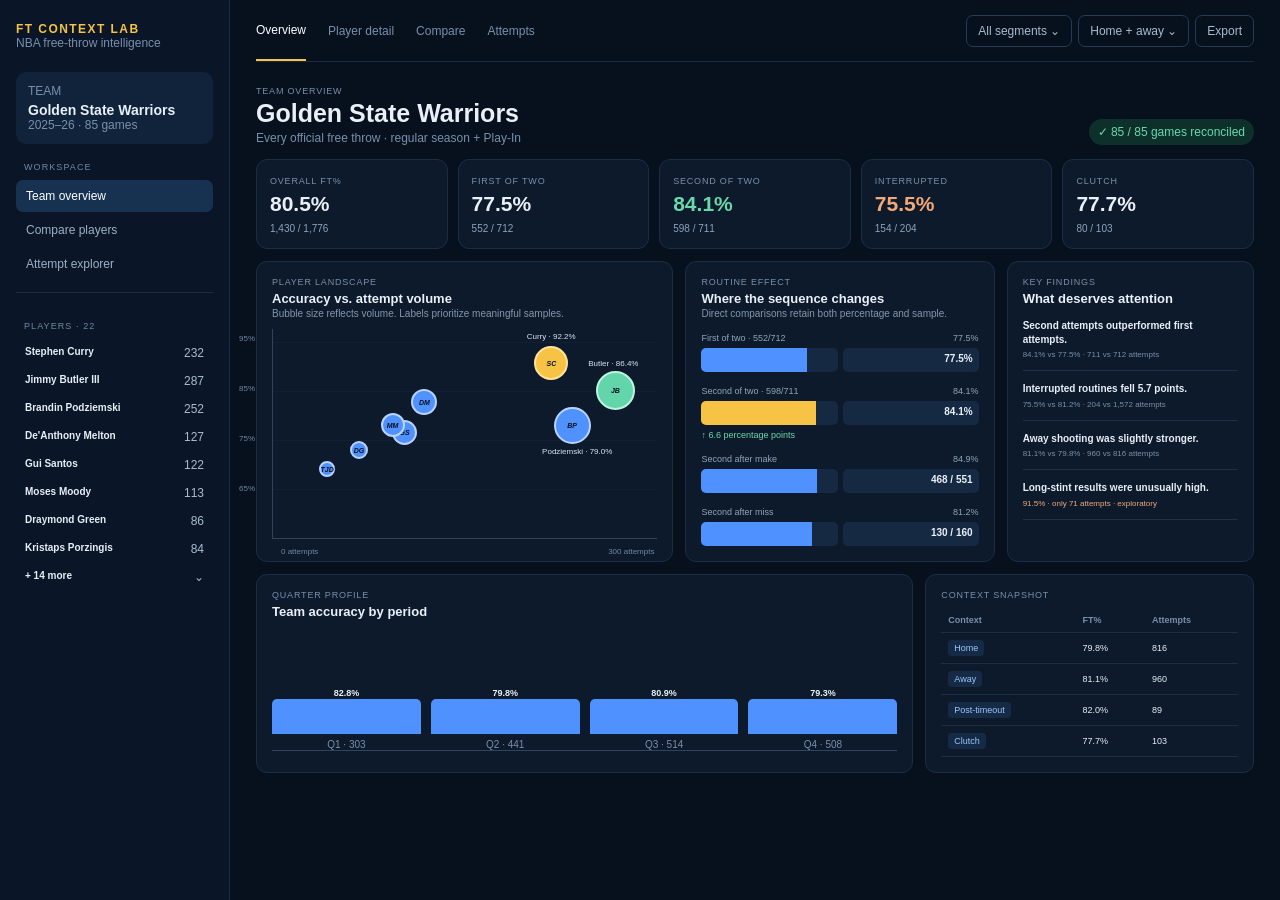
==== index.html @ c92a26ca "Build NBA free-throw intelligence prototype" ====
<!doctype html>
<html lang="en">
  <head>
    <meta charset="utf-8">
    <meta name="viewport" content="width=device-width, initial-scale=1">
    <meta http-equiv="refresh" content="0; url=mockups/analyst-workstation-v2.html">
    <title>NBA Free-Throw Intelligence</title>
    <link rel="canonical" href="mockups/analyst-workstation-v2.html">
    <style>
      body { margin: 0; background: #071322; color: #eef6ff; font: 16px/1.5 system-ui, sans-serif; }
      main { max-width: 42rem; margin: 18vh auto; padding: 2rem; }
      a { color: #66a6ff; }
    </style>
  </head>
  <body>
    <main>
      <h1>NBA Free-Throw Intelligence</h1>
      <p>Opening the Golden State Warriors analyst workstation…</p>
      <p><a href="mockups/analyst-workstation-v2.html">Open the dashboard</a></p>
    </main>
  </body>
</html>
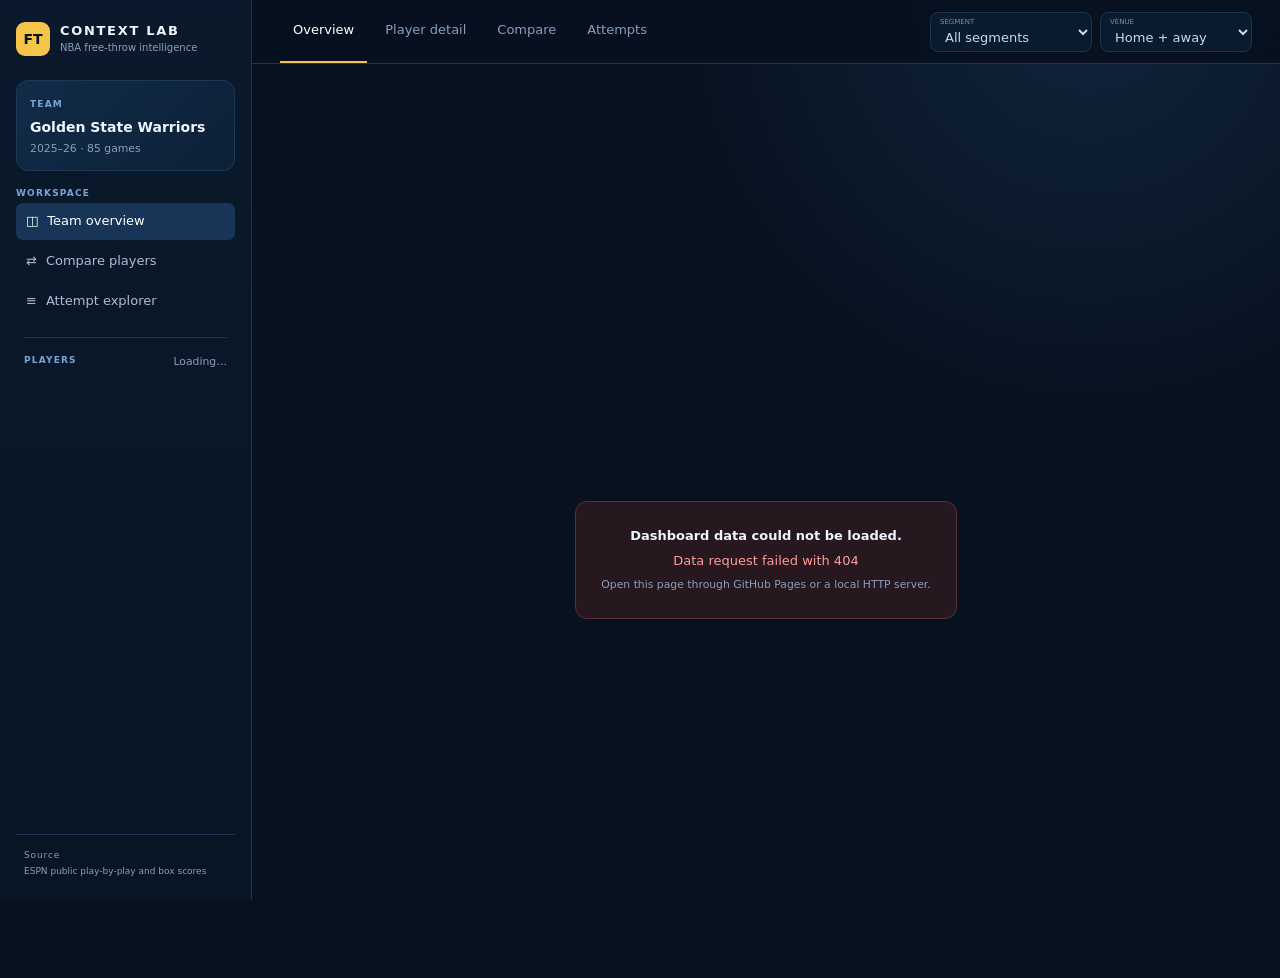
==== commit 18ff186d: "Make Warriors dashboard interactive" ====
--- a/index.html
+++ b/index.html
@@ -3,21 +3,45 @@
   <head>
     <meta charset="utf-8">
     <meta name="viewport" content="width=device-width, initial-scale=1">
-    <meta http-equiv="refresh" content="0; url=mockups/analyst-workstation-v2.html">
-    <title>NBA Free-Throw Intelligence</title>
-    <link rel="canonical" href="mockups/analyst-workstation-v2.html">
-    <style>
-      body { margin: 0; background: #071322; color: #eef6ff; font: 16px/1.5 system-ui, sans-serif; }
-      main { max-width: 42rem; margin: 18vh auto; padding: 2rem; }
-      a { color: #66a6ff; }
-    </style>
+    <meta name="theme-color" content="#07111f">
+    <meta name="description" content="Interactive Golden State Warriors free-throw intelligence dashboard.">
+    <title>FT Context Lab · Golden State Warriors</title>
+    <link rel="stylesheet" href="styles.css">
+    <script defer src="app.js"></script>
   </head>
   <body>
-    <main>
-      <h1>NBA Free-Throw Intelligence</h1>
-      <p>Opening the Golden State Warriors analyst workstation…</p>
-      <p><a href="mockups/analyst-workstation-v2.html">Open the dashboard</a></p>
-    </main>
+    <div class="app-shell">
+      <aside class="sidebar" id="sidebar">
+        <div class="brand"><span>FT</span><div><b>CONTEXT LAB</b><small>NBA free-throw intelligence</small></div></div>
+        <section class="team-card"><span>TEAM</span><b>Golden State Warriors</b><small>2025–26 · 85 games</small></section>
+        <nav class="workspace-nav" aria-label="Workspace">
+          <span class="nav-label">WORKSPACE</span>
+          <button class="nav-button active" data-view="overview"><span>◫</span>Team overview</button>
+          <button class="nav-button" data-view="compare"><span>⇄</span>Compare players</button>
+          <button class="nav-button" data-view="attempts"><span>≡</span>Attempt explorer</button>
+        </nav>
+        <div class="players-head"><span class="nav-label">PLAYERS</span><small id="player-count">Loading…</small></div>
+        <div class="player-list" id="player-list"></div>
+        <footer><span>Source</span><small>ESPN public play-by-play and box scores</small></footer>
+      </aside>
+
+      <div class="workspace">
+        <header class="topbar">
+          <button class="menu-button" data-sidebar-toggle aria-label="Toggle player navigation">☰</button>
+          <nav class="top-tabs" aria-label="Dashboard views">
+            <button class="active" data-view="overview">Overview</button>
+            <button data-view="player">Player detail</button>
+            <button data-view="compare">Compare</button>
+            <button data-view="attempts">Attempts</button>
+          </nav>
+          <div class="global-filters">
+            <label><span>Segment</span><select data-global-filter="segment"><option value="all">All segments</option><option>Regular Season</option><option>Play-In</option><option>Playoffs</option></select></label>
+            <label><span>Venue</span><select data-global-filter="venue"><option value="all">Home + away</option><option value="home">Home</option><option value="away">Away</option></select></label>
+          </div>
+        </header>
+        <main id="content" tabindex="-1"></main>
+        <div id="loading" class="loading"><i></i><b>Loading 1,776 classified attempts…</b><small>Building team and player views</small></div>
+      </div>
+    </div>
   </body>
 </html>
-
--- a/styles.css
+++ b/styles.css
@@ -0,0 +1,5 @@
+:root{--bg:#07111f;--sidebar:#091728;--panel:#0d1c2f;--panel2:#10243b;--line:#1c344f;--text:#edf5ff;--muted:#87a0bc;--blue:#5596ff;--gold:#f5c54a;--green:#62ddb0;--orange:#ffad72;--red:#ff7b7b;--shadow:0 18px 55px rgba(0,0,0,.18)}
+*{box-sizing:border-box}html{background:var(--bg);color-scheme:dark}body{margin:0;background:radial-gradient(circle at 85% 0,#10243b 0,transparent 30%),var(--bg);color:var(--text);font:13px/1.45 Inter,ui-sans-serif,system-ui,-apple-system,"Segoe UI",sans-serif}.app-shell{min-height:100vh;display:grid;grid-template-columns:252px minmax(0,1fr)}button,select,input{font:inherit}button{color:inherit}.sidebar{height:100vh;position:sticky;top:0;overflow:hidden;display:flex;flex-direction:column;background:linear-gradient(180deg,#0a192b,#081525);border-right:1px solid var(--line);padding:22px 16px}.brand{display:flex;align-items:center;gap:10px}.brand>span{display:grid;place-items:center;width:34px;height:34px;border-radius:9px;background:var(--gold);color:#07111f;font-size:14px;font-weight:900}.brand b{display:block;letter-spacing:.13em}.brand small{display:block;color:var(--muted);font-size:10px}.team-card{margin:24px 0 16px;padding:13px;border:1px solid #1e3958;border-radius:12px;background:linear-gradient(135deg,#112b47,#0d2137)}.team-card span,.nav-label,.eyebrow{color:#79a5d8;font-size:9px;font-weight:700;letter-spacing:.13em}.team-card b,.team-card small{display:block}.team-card b{margin:4px 0;font-size:14px}.team-card small{color:var(--muted)}.workspace-nav{display:grid;gap:3px}.nav-button,.player-button{border:0;background:transparent;text-align:left;cursor:pointer}.nav-button{display:flex;gap:9px;align-items:center;width:100%;padding:9px 10px;border-radius:7px;color:#a9bed4}.nav-button:hover,.nav-button.active{background:#173657;color:#fff}.players-head{display:flex;justify-content:space-between;margin:18px 8px 7px;border-top:1px solid var(--line);padding-top:16px}.players-head small{color:var(--muted)}.player-list{overflow:auto;padding-right:3px}.player-list::-webkit-scrollbar{width:5px}.player-list::-webkit-scrollbar-thumb{background:#29425e;border-radius:5px}.player-button{display:flex;justify-content:space-between;align-items:center;width:100%;padding:8px 9px;border-radius:8px;color:#c6d7e8}.player-button span{min-width:0}.player-button b,.player-button small{display:block;white-space:nowrap;overflow:hidden;text-overflow:ellipsis}.player-button b{font-size:11px}.player-button small{color:#6f8cab;font-size:9px}.player-button em{font-style:normal;color:#8fb6e3;font-size:10px}.player-button:hover,.player-button.active{background:#132b46}.player-button.active{box-shadow:inset 2px 0 var(--gold)}.sidebar footer{margin-top:auto;padding:14px 8px 0;border-top:1px solid var(--line);color:var(--muted)}.sidebar footer span,.sidebar footer small{display:block}.sidebar footer span{font-size:9px;letter-spacing:.1em}.sidebar footer small{font-size:9px;margin-top:3px}.workspace{min-width:0}.topbar{height:64px;position:sticky;top:0;z-index:10;display:flex;align-items:center;justify-content:space-between;padding:0 28px;border-bottom:1px solid var(--line);background:rgba(7,17,31,.92);backdrop-filter:blur(14px)}.top-tabs{align-self:stretch;display:flex;gap:5px}.top-tabs button{height:100%;padding:0 13px;border:0;border-bottom:2px solid transparent;background:transparent;color:var(--muted);cursor:pointer}.top-tabs button:hover,.top-tabs button.active{color:#fff}.top-tabs button.active{border-color:var(--gold)}.global-filters{display:flex;gap:8px}.global-filters label{position:relative}.global-filters label span{position:absolute;left:10px;top:5px;font-size:7px;color:#7191b4;text-transform:uppercase}.global-filters select{min-width:128px;padding:16px 28px 5px 10px;border:1px solid var(--line);border-radius:8px;background:#0b1b2e;color:#c9d9e9;outline:none}.menu-button{display:none;border:0;background:transparent;font-size:20px}main{padding:26px 28px 52px;max-width:1700px;margin:auto}.view-head{display:flex;align-items:flex-end;justify-content:space-between;gap:20px;margin-bottom:16px}.view-head h1{font-size:clamp(24px,2.3vw,36px);line-height:1.1;margin:5px 0}.view-head p,.panel header p{margin:0;color:var(--muted)}.quality-badge{padding:7px 11px;border-radius:99px;background:#0e352f;color:var(--green);font-size:11px}.primary-button{border:1px solid #365d89;border-radius:8px;background:#173a61;padding:10px 14px;cursor:pointer}.primary-button:hover{background:#205184}.back-link{display:block;margin:0 0 10px;padding:0;border:0;background:transparent;color:#85b7ef;cursor:pointer}.kpi-grid{display:grid;grid-template-columns:repeat(5,minmax(0,1fr));gap:10px}.kpi{padding:14px;border:1px solid var(--line);border-radius:11px;background:linear-gradient(145deg,#0e2035,#0c192a);box-shadow:var(--shadow)}.kpi span,.kpi small,.split-card span,.split-card small{display:block}.kpi span{font-size:9px;letter-spacing:.1em;color:#82a5ca;text-transform:uppercase}.kpi strong{display:block;font-size:24px;margin:4px 0}.kpi small{color:#8ca4bd}.kpi.positive strong{color:var(--green)}.kpi.warning strong{color:var(--orange)}.dashboard-grid{display:grid;grid-template-columns:1.45fr 1fr .85fr;gap:12px;margin-top:12px}.panel{border:1px solid var(--line);border-radius:12px;background:linear-gradient(145deg,#0e1f33,#0b192a);box-shadow:var(--shadow);padding:16px;min-width:0}.panel header h2{font-size:14px;margin:4px 0}.landscape{grid-row:span 1}.periods{grid-column:span 2}.panel.contexts{grid-column:span 1}.bubble-chart{display:grid;grid-template-columns:32px 1fr;height:260px;margin-top:12px}.chart-y{display:flex;flex-direction:column;justify-content:space-between;padding-bottom:24px;color:#6d89a6;font-size:8px}.bubble-stage{position:relative;margin-bottom:22px;border-left:1px solid #31506e;border-bottom:1px solid #31506e;background:repeating-linear-gradient(to bottom,transparent 0,transparent 24%,rgba(50,79,109,.22) 25%)}.bubble{position:absolute;translate:-50% -50%;display:grid;place-items:center;border:2px solid #b7d1ff;border-radius:50%;background:#4d8ff9;color:#06101d;font-size:8px;font-weight:900;cursor:pointer;transition:transform .18s,box-shadow .18s}.bubble:hover{transform:scale(1.18);z-index:2;box-shadow:0 0 0 5px rgba(85,150,255,.16)}.bubble.featured{background:var(--gold);border-color:#ffe7a0}.x-start,.x-end{position:absolute;bottom:-18px;color:#6d89a6;font-size:8px}.x-start{left:7px}.x-end{right:3px}.comparison-bars{display:grid;gap:15px;margin-top:16px}.bar-label{display:grid;grid-template-columns:1fr auto auto;gap:8px;align-items:baseline}.bar-label span{color:#c6d5e5}.bar-label small{color:#7893af}.bar-track{height:9px;margin-top:5px;border-radius:99px;background:#172e49;overflow:hidden}.bar-track i{display:block;height:100%;border-radius:inherit;background:linear-gradient(90deg,#4487f1,#72a9ff)}.bar-row:nth-child(2n) .bar-track i{background:linear-gradient(90deg,#dfaa2b,#f5cd61)}.finding{padding:12px 0;border-bottom:1px solid var(--line)}.finding:last-child{border-bottom:0}.finding b,.finding small{display:block}.finding b{font-size:10px;line-height:1.45}.finding small{margin-top:4px;color:#7f99b4;font-size:9px}.period-chart{display:flex;gap:10px;align-items:flex-end;height:166px;margin-top:8px}.period-column{flex:1;text-align:center}.period-column>b{font-size:10px}.period-column>div{height:105px;display:flex;align-items:flex-end;margin:4px 0;border-bottom:1px solid #335170}.period-column i{display:block;width:100%;border-radius:6px 6px 0 0;background:linear-gradient(#62a0ff,#407fdc)}.period-column span,.period-column small{display:block}.period-column span{font-weight:700}.period-column small{font-size:8px;color:#7893af}.stat-table{margin-top:10px}.stat-table>div{display:grid;grid-template-columns:1fr auto 58px;align-items:center;padding:8px 0;border-bottom:1px solid var(--line)}.stat-table>div:last-child{border:0}.stat-table b{text-align:right}.stat-table small{text-align:right;color:#7893af}.player-grid{display:grid;grid-template-columns:1fr 1fr .85fr;gap:12px;margin-top:12px}.player-grid .full-width{grid-column:1/-1}.split-grid{display:grid;grid-template-columns:repeat(auto-fill,minmax(145px,1fr));gap:8px;margin-top:14px}.split-card{padding:11px;border:1px solid #1e3855;border-radius:9px;background:#0b192a}.split-card span{height:30px;color:#8aa7c6;font-size:10px;text-transform:capitalize}.split-card b{font-size:18px}.split-card small{color:#7893af}.compare-selectors{display:grid;grid-template-columns:1fr auto 1fr;gap:14px;align-items:end;margin:20px auto;max-width:850px}.compare-selectors>span{padding-bottom:11px;color:var(--gold);font-weight:800}.compare-selectors label,.filter-grid label{display:grid;gap:5px;color:#7f9cbb;font-size:9px;letter-spacing:.08em;text-transform:uppercase}.compare-selectors select,.filter-grid select,.filter-grid input{width:100%;padding:10px;border:1px solid #284764;border-radius:8px;background:#0b1b2e;color:#e6f0fa;outline:none}.compare-table{max-width:1050px;margin:auto}.compare-head,.compare-row{display:grid;grid-template-columns:1.2fr 1fr 1fr 90px;gap:16px;align-items:center}.compare-head{padding:0 10px 10px;color:#7893af;font-size:9px;text-transform:uppercase}.compare-row{padding:12px 10px;border-top:1px solid var(--line)}.compare-row>div b,.compare-row>div small{display:block}.compare-row>div b{font-size:16px}.compare-row>div small{color:#7893af}.edge{padding:5px 8px;border-radius:6px;background:#142b45;color:#9ab2ca;font-size:10px;text-align:center}.edge.left{color:var(--green);background:#0d332d}.edge.right{color:var(--orange);background:#3a271d}.filters-panel{margin-bottom:12px}.filter-grid{display:grid;grid-template-columns:repeat(6,minmax(110px,1fr));gap:10px}.filter-grid .search-label{grid-column:span 2}.attempt-panel{padding:0;overflow:hidden}.table-scroll{overflow:auto}.attempt-table{width:100%;border-collapse:collapse;min-width:1050px}.attempt-table th,.attempt-table td{padding:11px 12px;border-bottom:1px solid var(--line);text-align:left;vertical-align:top}.attempt-table th{position:sticky;top:0;background:#10243a;color:#7893af;font-size:9px;text-transform:uppercase;letter-spacing:.08em}.attempt-table tbody tr:hover{background:#10233a}.attempt-table td small{display:block;color:#708ba8;font-size:9px;margin-top:3px;max-width:300px}.result,.context-chip{display:inline-block;border-radius:5px;font-size:8px;font-weight:800;letter-spacing:.06em}.result{padding:4px 6px}.result.made{color:var(--green);background:#0d342d}.result.missed{color:#ff9a9a;background:#3b2028}.context-chip{padding:3px 5px;margin:0 3px 3px 0;background:#153251;color:#9dc7f5}.context-chip.warning{background:#3b291e;color:#ffc18f}.context-chip.gold{background:#3d3215;color:#f8d66e}.pager{display:flex;justify-content:center;align-items:center;gap:14px;padding:14px}.pager button{padding:8px 11px;border:1px solid #2a4967;border-radius:7px;background:#102640;cursor:pointer}.pager button:disabled{opacity:.35;cursor:not-allowed}.pager span{color:#8aa4bf}.loading{min-height:calc(100vh - 64px);display:grid;place-content:center;text-align:center;gap:8px}.loading i{width:34px;height:34px;margin:auto;border:3px solid #264560;border-top-color:var(--gold);border-radius:50%;animation:spin .8s linear infinite}.loading small{color:var(--muted)}.load-error{display:grid;gap:6px;padding:25px;border:1px solid #58323b;border-radius:12px;background:#27171e}.load-error span{color:#ff9b9b}@keyframes spin{to{rotate:360deg}}
+@media(max-width:1150px){.dashboard-grid{grid-template-columns:1.2fr 1fr}.dashboard-grid .findings{grid-column:1/-1}.periods{grid-column:span 1}.player-grid{grid-template-columns:1fr 1fr}.player-grid .findings{grid-column:1/-1}.filter-grid{grid-template-columns:repeat(3,1fr)}}
+@media(max-width:820px){.app-shell{display:block}.sidebar{position:fixed;left:-270px;z-index:30;width:252px;transition:left .22s}.sidebar-open .sidebar{left:0;box-shadow:30px 0 80px #000}.menu-button{display:block}.topbar{padding:0 14px;gap:8px}.top-tabs{overflow:auto}.top-tabs button{padding:0 9px;white-space:nowrap}.global-filters{display:none}main{padding:20px 14px 40px}.kpi-grid{grid-template-columns:repeat(2,1fr)}.kpi-grid .kpi:first-child{grid-column:1/-1}.dashboard-grid,.player-grid{grid-template-columns:1fr}.dashboard-grid>*{grid-column:1!important}.player-grid>*{grid-column:1!important}.view-head{align-items:flex-start;flex-direction:column}.quality-badge{align-self:flex-start}.filter-grid{grid-template-columns:repeat(2,1fr)}.filter-grid .search-label{grid-column:1/-1}.compare-head,.compare-row{grid-template-columns:1fr 1fr 1fr}.compare-head>*:last-child,.compare-row>*:last-child{display:none}}
+@media(max-width:520px){.top-tabs button[data-view="player"]{display:none}.kpi strong{font-size:21px}.bubble-chart{height:220px}.compare-selectors{grid-template-columns:1fr}.compare-selectors>span{display:none}.compare-head,.compare-row{gap:8px}.filter-grid{grid-template-columns:1fr}.filter-grid .search-label{grid-column:1}.period-chart{gap:5px}.view-head h1{font-size:27px}}
